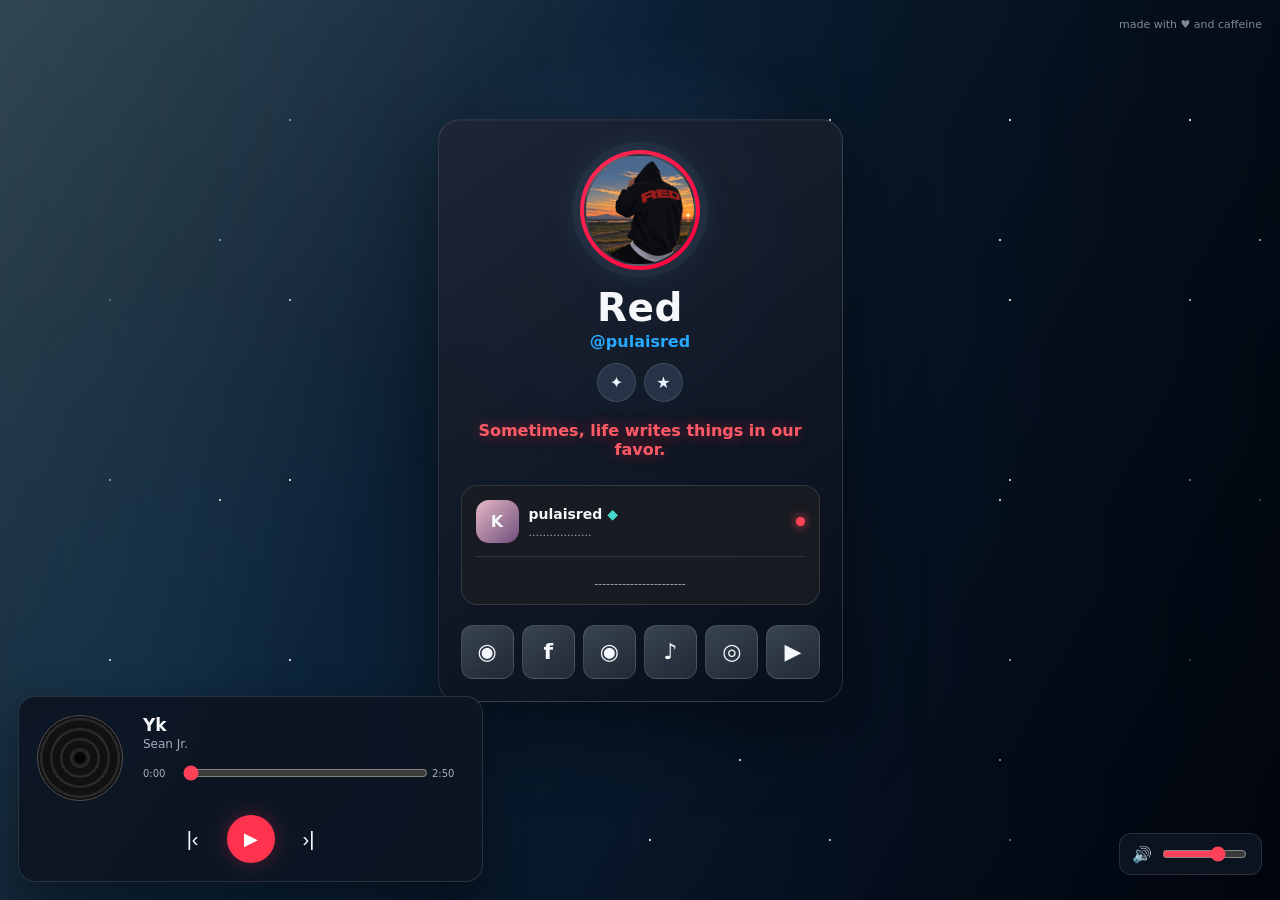
==== index.html @ 5e810b7b "Update index.html" ====
<!doctype html>
<html lang="en">
<head>
  <meta charset="UTF-8" />
  <meta name="viewport" content="width=device-width, initial-scale=1.0" />
  <title>PulaIsRed</title>
  <link rel="stylesheet" href="style.css" />
</head>
<body>
  <div class="stars" aria-hidden="true"></div>

  <main class="page">
    <section class="profile-card">
      <div class="avatar-ring">
    <img src="red.png" alt="Profile Picture" class="avatar">
      </div>

      <h1>Red</h1>
      <p class="handle">@pulaisred</p>

      <div class="badges" aria-label="Profile badges">
        <span>✦</span>
        <span>★</span>
      </div>

      <p class="motto">Sometimes, life writes things in our favor.</p>

      <div class="status-card">
        <div class="status-top">
          <div class="mini-avatar">K</div>
          <div>
            <strong>pulaisred <span class="verified">◆</span></strong>
            <small>..................</small>
          </div>
          <span class="online-dot"></span>
        </div>
        <div class="status-line"></div>
        <p>-----------------------</p>
      </div>

      <nav class="socials" aria-label="Social links">
        <a href="https://discord.com" target="_blank" rel="noreferrer" title="Discord">◉</a>
        <a href="https://www.facebook.com" target="_blank" rel="noreferrer" title="Facebook">f</a>
        <a href="https://open.spotify.com" target="_blank" rel="noreferrer" title="Spotify">◉</a>
        <a href="https://www.tiktok.com" target="_blank" rel="noreferrer" title="TikTok">♪</a>
        <a href="https://www.instagram.com" target="_blank" rel="noreferrer" title="Instagram">◎</a>
        <a href="https://www.youtube.com" target="_blank" rel="noreferrer" title="YouTube">▶</a>
      </nav>
    </section>

    <section class="music-player" aria-label="Music player">
      <div class="record"><span></span></div>
      <div class="track-info">
        <h2>Yk</h2>
        <p>Sean Jr.</p>
        <div class="progress-row">
          <span id="currentTime">0:00</span>
          <input id="progress" type="range" min="0" max="100" value="0" aria-label="Song progress" />
          <span id="duration">0:00</span>
        </div>
      </div>
      <div class="controls">
        <button id="previous" aria-label="Previous track">|‹</button>
        <button id="playButton" class="play" aria-label="Play music">▶</button>
        <button id="next" aria-label="Next track">›|</button>
      </div>
      <audio id="audio" src="ykyk.mp3" preload="auto"></audio>
    </section>
  </main>

  <div class="volume-control">
    <span>🔊</span>
    <input id="volume" type="range" min="0" max="1" step="0.01" value="0.7" aria-label="Volume" />
  </div>

  <footer>made with ♥ and caffeine</footer>
  <script src="script.js"></script>
</body>
</html>
---- style.css ----
:root {
  --bg: #071322;
  --panel: rgba(15, 24, 38, .88);
  --panel-soft: rgba(25, 33, 46, .78);
  --text: #f5f7fb;
  --muted: #a5afbd;
  --accent: #27a9ff;
  --accent-2: #6677ff;
  --border: rgba(255,255,255,.12);
}

* { box-sizing: border-box; }
body {
  margin: 0;
  min-height: 100vh;
  color: var(--text);
  font-family: Inter, ui-sans-serif, system-ui, -apple-system, Segoe UI, sans-serif;
  background:
    radial-gradient(circle at 50% 28%, rgba(71, 119, 161, .30), transparent 24%),
    radial-gradient(circle at 10% 75%, rgba(30, 102, 151, .20), transparent 30%),
    linear-gradient(120deg, #3c5665 0%, #0c2035 38%, #020815 100%);
  overflow-x: hidden;
}

body::before {
  content: "";
  position: fixed;
  inset: 0;
  pointer-events: none;
  background: linear-gradient(90deg, rgba(0,0,0,.18), transparent 50%, rgba(0,0,0,.35));
}

.stars {
  position: fixed;
  inset: 0;
  pointer-events: none;
  opacity: .8;
  background-image:
    radial-gradient(#fff 1px, transparent 1px),
    radial-gradient(#fff 1px, transparent 1px);
  background-size: 180px 180px, 260px 260px;
  background-position: 20px 30px, 90px 110px;
  mask-image: linear-gradient(120deg, transparent 0 8%, #000 30% 70%, transparent 92%);
}

.page {
  min-height: 100vh;
  display: grid;
  place-items: center;
  padding: 46px 18px 125px;
}

.profile-card {
  width: min(100%, 405px);
  padding: 30px 22px 22px;
  text-align: center;
  border: 1px solid var(--border);
  border-radius: 22px;
  background: linear-gradient(145deg, rgba(30, 38, 53, .94), rgba(7, 14, 26, .95));
  box-shadow: 0 28px 80px rgba(0,0,0,.45), inset 0 1px rgba(255,255,255,.04);
  backdrop-filter: blur(14px);
}

.avatar-ring {
  width: 144px;
  height: 144px;
  margin: 0 auto 15px;
  padding: 8px;
  border-radius: 50%;
  background: conic-gradient(from 25deg, #253244, #8ba5bd, #243244, #253244);
  box-shadow: 0 0 0 8px rgba(125, 158, 184, .07), 0 0 35px rgba(95, 152, 202, .18);
}
.avatar {
  height: 100%;
  display: grid;
  place-items: center;
  border-radius: 50%;
  background: radial-gradient(circle at 35% 25%, #5c6b7e, #171f2c 60%, #080e18);
  border: 2px solid rgba(255,255,255,.12);
  font-size: 58px;
  font-weight: 800;
}

h1 { margin: 0; font-size: 39px; letter-spacing: .5px; }
.handle { margin: 2px 0 12px; color: var(--accent); font-weight: 700; }
.badges { display: flex; justify-content: center; gap: 8px; margin-bottom: 19px; }
.badges span { display: grid; place-items: center; width: 39px; height: 39px; border-radius: 50%; background: #263246; border: 1px solid var(--border); color: #eaf5ff; }
.motto { color: #ff5a67; text-shadow: 0 0 14px rgba(255, 50, 70, .5); margin: 0 0 26px; font-weight: 600; }

.status-card { text-align: left; padding: 14px; border-radius: 16px; background: rgba(25, 29, 34, .92); border: 1px solid var(--border); }
.status-top { display: flex; align-items: center; gap: 10px; }
.mini-avatar { width: 43px; height: 43px; display: grid; place-items: center; border-radius: 13px; background: linear-gradient(135deg, #e6b8c5, #6f4e7c); font-weight: 800; }
.status-top strong { font-size: 14px; }
.status-top small { display: block; color: var(--muted); margin-top: 3px; font-size: 11px; }
.verified { color: #48d8cf; }
.online-dot { width: 9px; height: 9px; margin-left: auto; border-radius: 50%; background: #ff4358; box-shadow: 0 0 10px #ff4358; }
.status-line { height: 1px; background: var(--border); margin: 13px 0 20px; }
.status-card p { margin: 0; text-align: center; color: #aeb4c1; font-size: 11px; }

.socials { display: grid; grid-template-columns: repeat(6, 1fr); gap: 8px; margin-top: 20px; }
.socials a { display: grid; place-items: center; aspect-ratio: 1; border-radius: 12px; text-decoration: none; color: #f4f7fb; background: linear-gradient(145deg, #394452, #202935); border: 1px solid rgba(255,255,255,.13); font-weight: 800; font-size: 22px; transition: .2s ease; }
.socials a:hover { transform: translateY(-4px); border-color: var(--accent); box-shadow: 0 0 18px rgba(39,169,255,.2); }

.music-player { position: fixed; left: 18px; bottom: 18px; width: min(465px, calc(100% - 36px)); display: grid; grid-template-columns: 92px 1fr; gap: 14px; padding: 18px; border: 1px solid var(--border); border-radius: 17px; background: rgba(13, 22, 35, .94); box-shadow: 0 18px 45px rgba(0,0,0,.4); backdrop-filter: blur(16px); }
.record { width: 86px; height: 86px; display: grid; place-items: center; border-radius: 50%; background: repeating-radial-gradient(circle, #111 0 7px, #292929 8px 10px); border: 1px solid #505050; }
.record span { width: 16px; height: 16px; border-radius: 50%; border: 2px solid #222; background: #050505; }
.track-info h2 { margin: 0; font-size: 17px; }
.track-info p { margin: 2px 0 12px; color: var(--muted); font-size: 12px; }
.progress-row { display: grid; grid-template-columns: 32px 1fr 32px; align-items: center; gap: 6px; color: var(--muted); font-size: 10px; }
input[type=range] { width: 100%; accent-color: #ff4059; cursor: pointer; }
.controls { grid-column: 1 / -1; display: flex; justify-content: center; align-items: center; gap: 22px; }
button { border: 0; color: #fff; background: transparent; font-size: 20px; cursor: pointer; }
button.play { width: 48px; height: 48px; border-radius: 50%; background: #ff334e; box-shadow: 0 0 20px rgba(255,51,78,.3); font-size: 18px; }
.volume-control { position: fixed; right: 18px; bottom: 25px; display: flex; align-items: center; gap: 8px; padding: 10px 12px; border-radius: 12px; background: rgba(13, 22, 35, .9); border: 1px solid var(--border); }
.volume-control input { width: 85px; }
footer { position: fixed; right: 18px; top: 18px; color: rgba(255,255,255,.5); font-size: 11px; }

@media (max-width: 620px) {
  .page { padding-top: 28px; padding-bottom: 210px; }
  .profile-card { padding: 25px 16px 17px; }
  .music-player { left: 10px; bottom: 10px; width: calc(100% - 20px); }
  .volume-control { right: 10px; bottom: 145px; }
  footer { position: static; text-align: center; padding: 0 0 15px; }
}

.avatar-ring {
    width: 120px;
    height: 120px;
    border-radius: 50%;
    padding: 4px;
    background: linear-gradient(135deg, #ff2d55, #ff003c);
    display: flex;
    align-items: center;
    justify-content: center;
    overflow: hidden;
}

.avatar {
    width: 100%;
    height: 100%;
    border-radius: 50%;
    object-fit: cover;
    object-position: center;
    display: block;
}
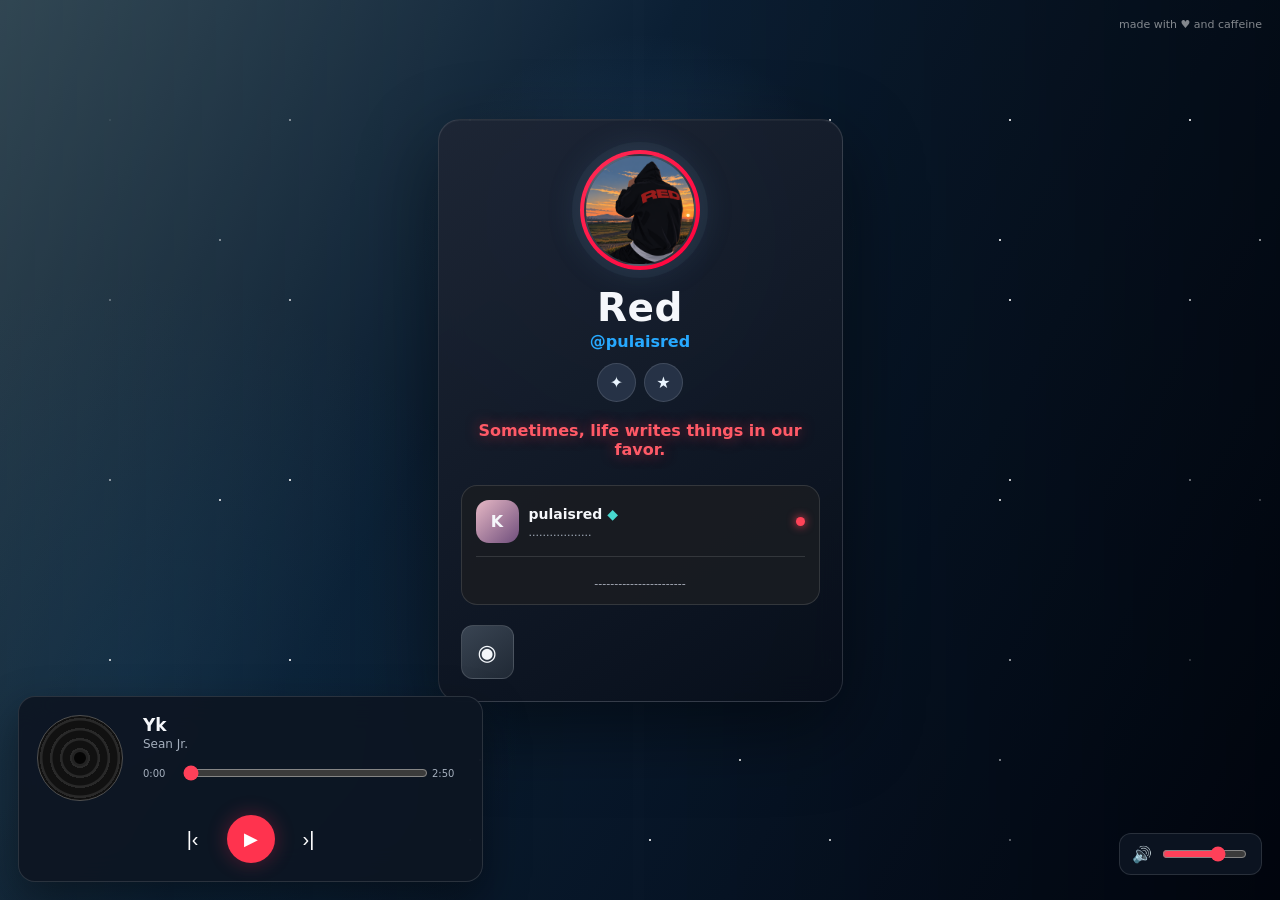
==== commit aeeb9dd7: "Update index.html" ====
--- a/index.html
+++ b/index.html
@@ -40,11 +40,6 @@
 
       <nav class="socials" aria-label="Social links">
         <a href="https://discord.com" target="_blank" rel="noreferrer" title="Discord">◉</a>
-        <a href="https://www.facebook.com" target="_blank" rel="noreferrer" title="Facebook">f</a>
-        <a href="https://open.spotify.com" target="_blank" rel="noreferrer" title="Spotify">◉</a>
-        <a href="https://www.tiktok.com" target="_blank" rel="noreferrer" title="TikTok">♪</a>
-        <a href="https://www.instagram.com" target="_blank" rel="noreferrer" title="Instagram">◎</a>
-        <a href="https://www.youtube.com" target="_blank" rel="noreferrer" title="YouTube">▶</a>
       </nav>
     </section>
 
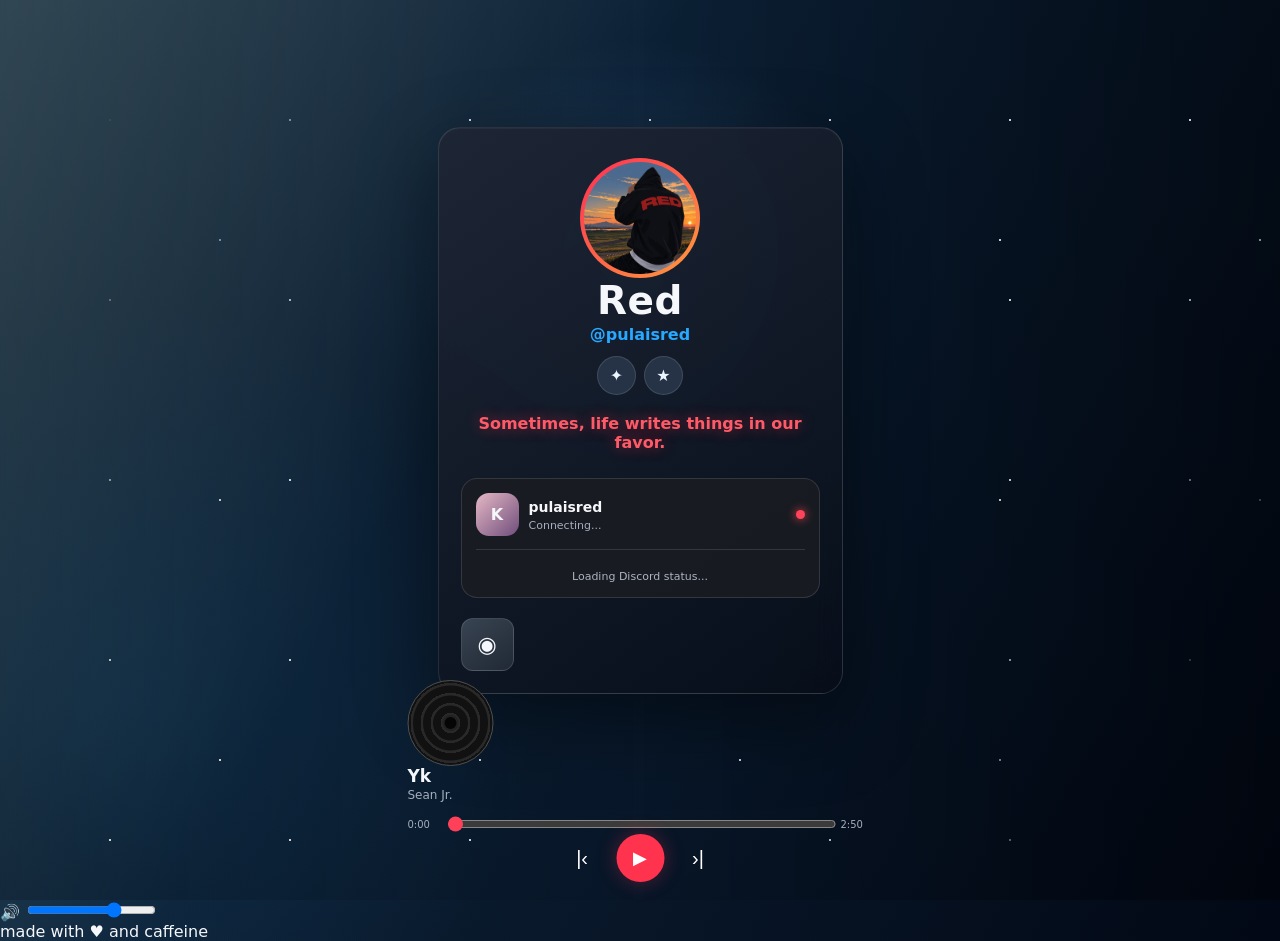
==== commit aa4b54ea: "Update index.html" ====
--- a/index.html
+++ b/index.html
@@ -26,16 +26,21 @@
       <p class="motto">Sometimes, life writes things in our favor.</p>
 
       <div class="status-card">
-        <div class="status-top">
-          <div class="mini-avatar">K</div>
-          <div>
-            <strong>pulaisred <span class="verified">◆</span></strong>
-            <small>..................</small>
-          </div>
-          <span class="online-dot"></span>
-        </div>
-        <div class="status-line"></div>
-        <p>-----------------------</p>
+  <div class="status-top">
+    <div class="mini-avatar">K</div>
+
+    <div>
+      <strong id="discord-name">pulaisred</strong>
+      <small id="discord-activity">Connecting...</small>
+    </div>
+
+    <span id="discord-dot" class="online-dot"></span>
+  </div>
+
+  <div class="status-line"></div>
+
+  <p id="discord-status">Loading Discord status...</p>
+</div>
       </div>
 
       <nav class="socials" aria-label="Social links">
--- a/style.css
+++ b/style.css
@@ -62,23 +62,26 @@
 }
 
 .avatar-ring {
-  width: 144px;
-  height: 144px;
-  margin: 0 auto 15px;
-  padding: 8px;
+  width: 120px;
+  height: 120px;
+  padding: 4px;
   border-radius: 50%;
-  background: conic-gradient(from 25deg, #253244, #8ba5bd, #243244, #253244);
-  box-shadow: 0 0 0 8px rgba(125, 158, 184, .07), 0 0 35px rgba(95, 152, 202, .18);
-}
+  background: linear-gradient(135deg, #ff2d55, #ff9c3c);
+  display: flex;
+  align-items: center;
+  justify-content: center;
+  overflow: hidden;
+  margin: 0 auto;
+  box-sizing: border-box;
+}
+
 .avatar {
+  width: 100%;
   height: 100%;
-  display: grid;
-  place-items: center;
   border-radius: 50%;
-  background: radial-gradient(circle at 35% 25%, #5c6b7e, #171f2c 60%, #080e18);
-  border: 2px solid rgba(255,255,255,.12);
-  font-size: 58px;
-  font-weight: 800;
+  object-fit: cover;
+  object-position: center center;
+  display: block;
 }
 
 h1 { margin: 0; font-size: 39px; letter-spacing: .5px; }
@@ -101,7 +104,12 @@
 .socials a { display: grid; place-items: center; aspect-ratio: 1; border-radius: 12px; text-decoration: none; color: #f4f7fb; background: linear-gradient(145deg, #394452, #202935); border: 1px solid rgba(255,255,255,.13); font-weight: 800; font-size: 22px; transition: .2s ease; }
 .socials a:hover { transform: translateY(-4px); border-color: var(--accent); box-shadow: 0 0 18px rgba(39,169,255,.2); }
 
-.music-player { position: fixed; left: 18px; bottom: 18px; width: min(465px, calc(100% - 36px)); display: grid; grid-template-columns: 92px 1fr; gap: 14px; padding: 18px; border: 1px solid var(--border); border-radius: 17px; background: rgba(13, 22, 35, .94); box-shadow: 0 18px 45px rgba(0,0,0,.4); backdrop-filter: blur(16px); }
+.music-player {
+  position: fixed;
+  left: 50%;
+  transform: translateX(-50%);
+  bottom: 18px;
+  width: min(465px, calc(100% - 36px));
 .record { width: 86px; height: 86px; display: grid; place-items: center; border-radius: 50%; background: repeating-radial-gradient(circle, #111 0 7px, #292929 8px 10px); border: 1px solid #505050; }
 .record span { width: 16px; height: 16px; border-radius: 50%; border: 2px solid #222; background: #050505; }
 .track-info h2 { margin: 0; font-size: 17px; }
@@ -118,7 +126,12 @@
 @media (max-width: 620px) {
   .page { padding-top: 28px; padding-bottom: 210px; }
   .profile-card { padding: 25px 16px 17px; }
-  .music-player { left: 10px; bottom: 10px; width: calc(100% - 20px); }
+  .music-player {
+  left: 50%;
+  transform: translateX(-50%);
+  bottom: 10px;
+  width: calc(100% - 20px);
+}
   .volume-control { right: 10px; bottom: 145px; }
   footer { position: static; text-align: center; padding: 0 0 15px; }
 }
@@ -143,3 +156,60 @@
     object-position: center;
     display: block;
 }
+/* FIX MUSIC PLAYER LAYOUT */
+.music-player {
+  position: fixed;
+  left: 50%;
+  bottom: 18px;
+  transform: translateX(-50%);
+  width: min(465px, calc(100% - 36px));
+  box-sizing: border-box;
+  display: grid;
+  grid-template-columns: 86px 1fr;
+  gap: 14px;
+  padding: 14px;
+  align-items: center;
+}
+
+/* Center record */
+.record {
+  width: 86px;
+  height: 86px;
+  justify-self: center;
+}
+
+/* Track information */
+.track-info {
+  min-width: 0;
+}
+
+/* Controls below */
+.controls {
+  grid-column: 1 / -1;
+  display: flex;
+  justify-content: center;
+  align-items: center;
+  gap: 22px;
+}
+
+/* Mobile */
+@media (max-width: 620px) {
+  .music-player {
+    left: 10px;
+    bottom: 10px;
+    transform: none;
+    width: calc(100% - 20px);
+    grid-template-columns: 70px 1fr;
+    gap: 10px;
+    padding: 12px;
+  }
+
+  .record {
+    width: 70px;
+    height: 70px;
+  }
+
+  .controls {
+    grid-column: 1 / -1;
+  }
+}
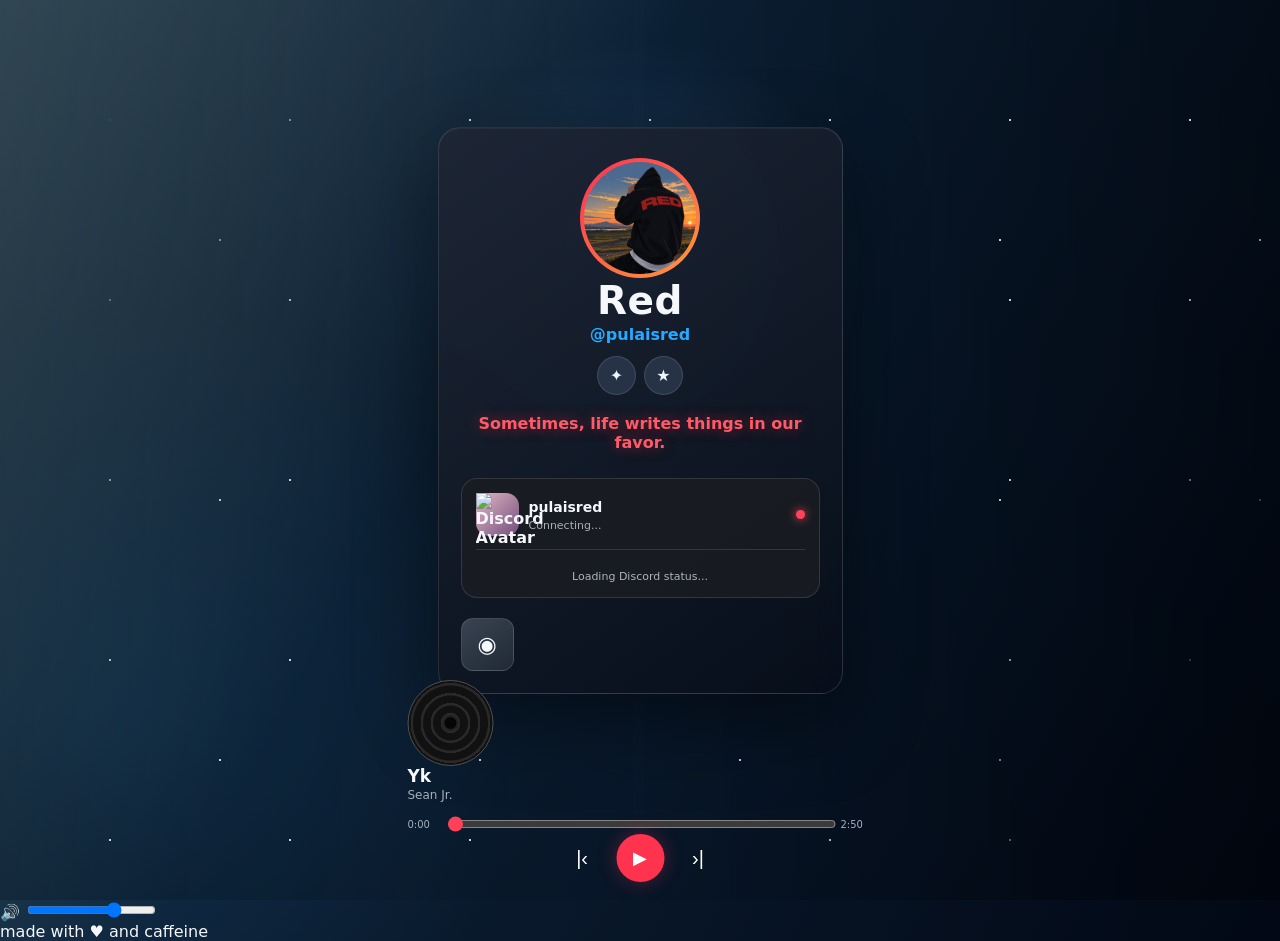
==== commit f4db3212: "Update index.html" ====
--- a/index.html
+++ b/index.html
@@ -27,7 +27,9 @@
 
       <div class="status-card">
   <div class="status-top">
-    <div class="mini-avatar">K</div>
+    <div class="mini-avatar">
+  <img id="discord-avatar" src="" alt="Discord Avatar">
+</div>
 
     <div>
       <strong id="discord-name">pulaisred</strong>
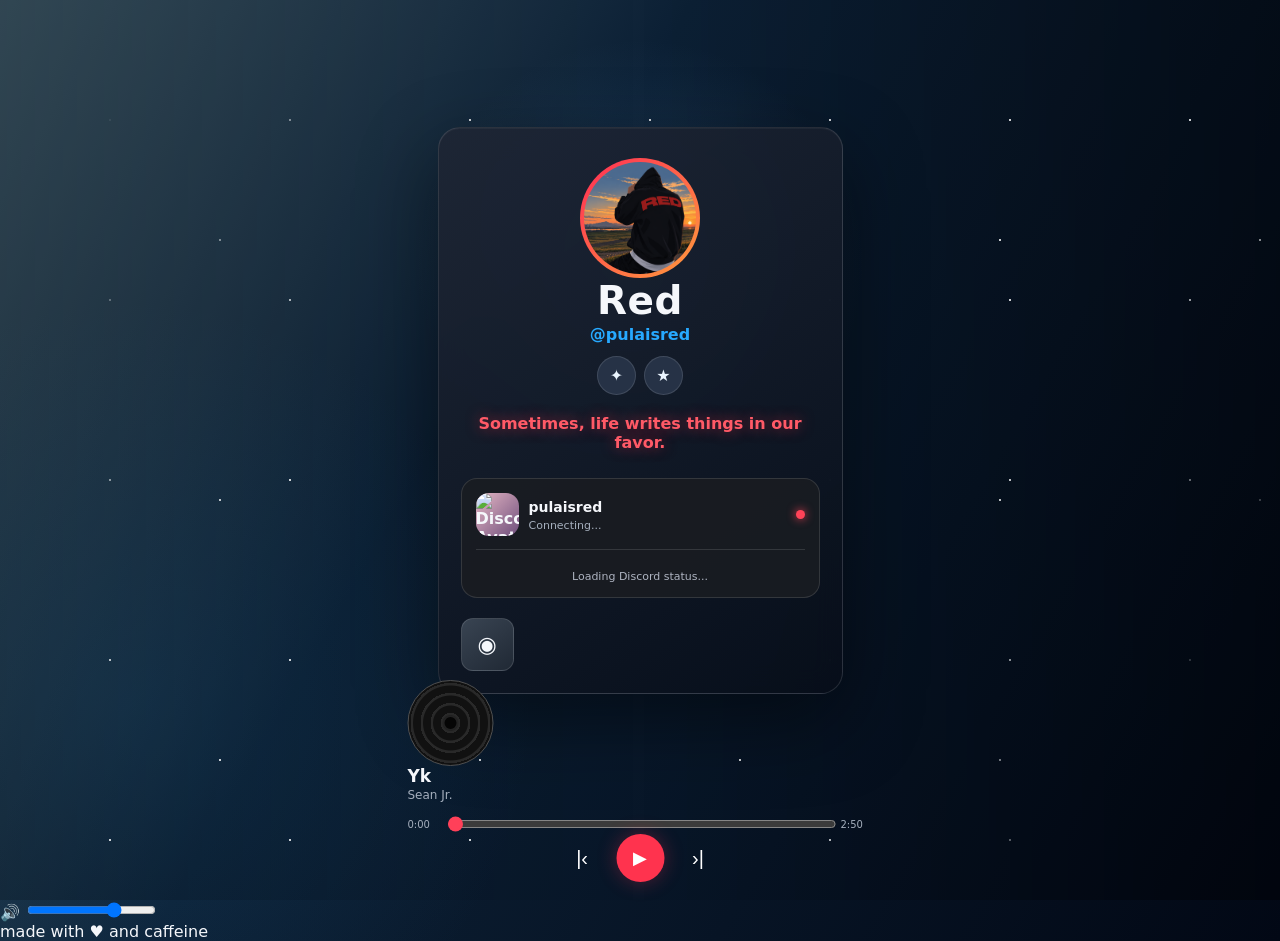
==== commit 6c75d625: "Update index.html" ====
--- a/index.html
+++ b/index.html
@@ -28,7 +28,12 @@
       <div class="status-card">
   <div class="status-top">
     <div class="mini-avatar">
-  <img id="discord-avatar" src="" alt="Discord Avatar">
+ <img
+  id="discord-avatar"
+  src=""
+  alt="Discord Avatar"
+  style="width:43px !important; height:43px !important; max-width:43px !important; max-height:43px !important; object-fit:cover !important; border-radius:13px !important; display:block !important;"
+>
 </div>
 
     <div>
--- a/style.css
+++ b/style.css
@@ -212,4 +212,88 @@
   .controls {
     grid-column: 1 / -1;
   }
-}
+ .mini-avatar {
+  width: 43px !important;
+  height: 43px !important;
+  min-width: 43px;
+  min-height: 43px;
+  border-radius: 13px;
+  overflow: hidden;
+  flex-shrink: 0;
+}
+
+.mini-avatar img {
+  width: 43px !important;
+  height: 43px !important;
+  max-width: 43px !important;
+  max-height: 43px !important;
+  border-radius: 13px;
+  object-fit: cover;
+  display: block;
+}
+  /* Discord avatar - fixed size */
+.status-card .mini-avatar {
+  width: 43px !important;
+  height: 43px !important;
+  min-width: 43px !important;
+  min-height: 43px !important;
+  max-width: 43px !important;
+  max-height: 43px !important;
+  flex: 0 0 43px !important;
+  overflow: hidden !important;
+  border-radius: 13px !important;
+  position: relative;
+}
+
+.status-card .mini-avatar img {
+  width: 100% !important;
+  height: 100% !important;
+  max-width: none !important;
+  max-height: none !important;
+  object-fit: cover !important;
+  display: block !important;
+  border-radius: 13px !important;
+}
+#discord-avatar {
+  width: 43px !important;
+  height: 43px !important;
+  max-width: 43px !important;
+  max-height: 43px !important;
+  min-width: 43px !important;
+  min-height: 43px !important;
+  object-fit: cover !important;
+  border-radius: 13px !important;
+  display: block !important;
+}
+
+.mini-avatar {
+  width: 43px !important;
+  height: 43px !important;
+  max-width: 43px !important;
+  max-height: 43px !important;
+  overflow: hidden !important;
+  flex-shrink: 0 !important;
+}
+  .status-card .mini-avatar {
+  position: relative !important;
+  width: 43px !important;
+  height: 43px !important;
+  min-width: 43px !important;
+  min-height: 43px !important;
+  max-width: 43px !important;
+  max-height: 43px !important;
+  overflow: hidden !important;
+  flex: 0 0 43px !important;
+  border-radius: 13px !important;
+}
+
+.status-card .mini-avatar #discord-avatar {
+  position: absolute !important;
+  inset: 0 !important;
+  width: 43px !important;
+  height: 43px !important;
+  max-width: 43px !important;
+  max-height: 43px !important;
+  object-fit: cover !important;
+  border-radius: 13px !important;
+}
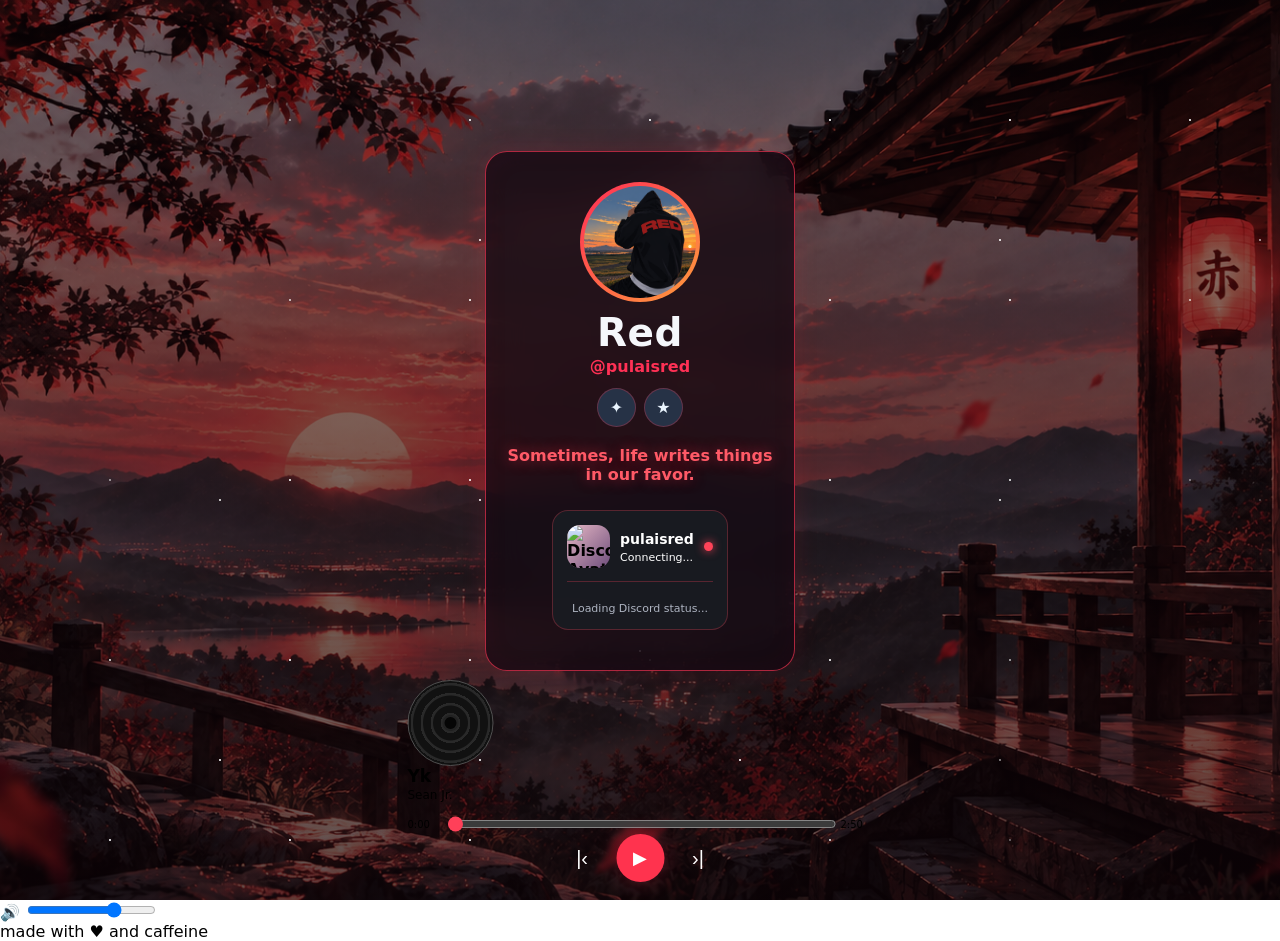
==== commit 32dcd7d5: "Update index.html" ====
--- a/index.html
+++ b/index.html
@@ -51,7 +51,11 @@
       </div>
 
       <nav class="socials" aria-label="Social links">
-        <a href="https://discord.com" target="_blank" rel="noreferrer" title="Discord">◉</a>
+        <a href="https://discord.com" target="_blank" rel="noreferrer" title="Discord">
+  <svg viewBox="0 0 24 24" aria-hidden="true" class="discord-icon">
+    <path fill="currentColor" d="M19.54 0.99A18.55 18.55 0 0 0 14.96 0l-.56 1.15a17.78 17.78 0 0 0-4.8 0L9.04 0a18.6 18.6 0 0 0-4.58.99C1.56 5.27.77 9.44.99 13.55c1.83 1.37 3.61 2.2 5.37 2.75l1.3-1.77c-.72-.27-1.42-.61-2.08-1.03l.51-.39c4.01 1.85 8.36 1.85 12.32 0l.51.39c-.66.42-1.36.76-2.08 1.03l1.3 1.77c1.76-.55 3.54-1.38 5.37-2.75.26-4.76-.8-8.89-3.87-12.56ZM8.76 11.42c-1.18 0-2.15-1.08-2.15-2.4s.95-2.4 2.15-2.4 2.17 1.08 2.15 2.4c0 1.32-.95 2.4-2.15 2.4Zm6.48 0c-1.18 0-2.15-1.08-2.15-2.4s.95-2.4 2.15-2.4 2.17 1.08 2.15 2.4c0 1.32-.95 2.4-2.15 2.4Z"/>
+  </svg>
+</a>
       </nav>
     </section>
 
--- a/style.css
+++ b/style.css
@@ -1,12 +1,7 @@
 :root {
-  --bg: #071322;
-  --panel: rgba(15, 24, 38, .88);
-  --panel-soft: rgba(25, 33, 46, .78);
-  --text: #f5f7fb;
-  --muted: #a5afbd;
-  --accent: #27a9ff;
-  --accent-2: #6677ff;
-  --border: rgba(255,255,255,.12);
+  --accent: #ff3155;
+  --accent-2: #ff647d;
+  --border: rgba(255, 65, 90, 0.28);
 }
 
 * { box-sizing: border-box; }
@@ -14,11 +9,21 @@
   margin: 0;
   min-height: 100vh;
   color: var(--text);
-  font-family: Inter, ui-sans-serif, system-ui, -apple-system, Segoe UI, sans-serif;
+  font-family: Inter, ui-sans-serif, system-ui, sans-serif;
+
   background:
-    radial-gradient(circle at 50% 28%, rgba(71, 119, 161, .30), transparent 24%),
-    radial-gradient(circle at 10% 75%, rgba(30, 102, 151, .20), transparent 30%),
-    linear-gradient(120deg, #3c5665 0%, #0c2035 38%, #020815 100%);
+    linear-gradient(
+      rgba(15, 3, 8, 0.45),
+      rgba(15, 3, 8, 0.65)
+    ),
+    url("background.png");
+
+  background-size: cover;
+  background-position: center;
+  background-repeat: no-repeat;
+  background-attachment: fixed;
+  overflow-x: hidden;
+}
   overflow-x: hidden;
 }
 
@@ -51,14 +56,21 @@
 }
 
 .profile-card {
-  width: min(100%, 405px);
-  padding: 30px 22px 22px;
-  text-align: center;
-  border: 1px solid var(--border);
+  width: 310px;
+  max-width: calc(100vw - 32px);
+  padding: 30px 18px 18px;
+  border: 1px solid rgba(255, 55, 85, 0.65);
   border-radius: 22px;
-  background: linear-gradient(145deg, rgba(30, 38, 53, .94), rgba(7, 14, 26, .95));
-  box-shadow: 0 28px 80px rgba(0,0,0,.45), inset 0 1px rgba(255,255,255,.04);
-  backdrop-filter: blur(14px);
+  background: rgba(20, 10, 18, 0.78);
+  box-shadow:
+    0 0 25px rgba(255, 35, 65, 0.12),
+    inset 0 0 30px rgba(255, 35, 65, 0.04);
+  backdrop-filter: blur(18px);
+
+  display: flex;
+  flex-direction: column;
+  align-items: center;
+  text-align: center;
 }
 
 .avatar-ring {
@@ -84,23 +96,78 @@
   display: block;
 }
 
-h1 { margin: 0; font-size: 39px; letter-spacing: .5px; }
-.handle { margin: 2px 0 12px; color: var(--accent); font-weight: 700; }
-.badges { display: flex; justify-content: center; gap: 8px; margin-bottom: 19px; }
-.badges span { display: grid; place-items: center; width: 39px; height: 39px; border-radius: 50%; background: #263246; border: 1px solid var(--border); color: #eaf5ff; }
-.motto { color: #ff5a67; text-shadow: 0 0 14px rgba(255, 50, 70, .5); margin: 0 0 26px; font-weight: 600; }
+.profile-card h1 {
+  width: 100%;
+  margin: 8px 0 2px;
+  text-align: center;
+  color: #f5f7fb;
+  font-size: 39px;
+  letter-spacing: .5px;
+}
+
+.profile-card .handle {
+  width: 100%;
+  margin: 0 0 12px;
+  text-align: center;
+  color: var(--accent);
+  font-weight: 700;
+}
+
+.profile-card .badges {
+  width: 100%;
+  display: flex;
+  justify-content: center;
+  align-items: center;
+  gap: 8px;
+  margin-bottom: 19px;
+}
+
+.profile-card .badges span {
+  display: grid;
+  place-items: center;
+  width: 39px;
+  height: 39px;
+  border-radius: 50%;
+  background: #263246;
+  border: 1px solid var(--border);
+  color: #eaf5ff;
+}
+
+.profile-card .motto {
+  width: 100%;
+  margin: 0 0 26px;
+  text-align: center;
+  color: #ff5a67;
+  text-shadow: 0 0 14px rgba(255, 50, 70, .5);
+  font-weight: 600;
+}
 
 .status-card { text-align: left; padding: 14px; border-radius: 16px; background: rgba(25, 29, 34, .92); border: 1px solid var(--border); }
 .status-top { display: flex; align-items: center; gap: 10px; }
 .mini-avatar { width: 43px; height: 43px; display: grid; place-items: center; border-radius: 13px; background: linear-gradient(135deg, #e6b8c5, #6f4e7c); font-weight: 800; }
-.status-top strong { font-size: 14px; }
-.status-top small { display: block; color: var(--muted); margin-top: 3px; font-size: 11px; }
+.status-top strong {
+  font-size: 14px;
+  color: #ffffff;
+}
+.status-top small {
+  display: block;
+  color: #ffffff;
+  margin-top: 3px;
+  font-size: 11px;
+}
 .verified { color: #48d8cf; }
 .online-dot { width: 9px; height: 9px; margin-left: auto; border-radius: 50%; background: #ff4358; box-shadow: 0 0 10px #ff4358; }
 .status-line { height: 1px; background: var(--border); margin: 13px 0 20px; }
 .status-card p { margin: 0; text-align: center; color: #aeb4c1; font-size: 11px; }
 
-.socials { display: grid; grid-template-columns: repeat(6, 1fr); gap: 8px; margin-top: 20px; }
+.socials {
+  display: flex;
+  justify-content: center;
+  align-items: center;
+  gap: 8px;
+  margin-top: 20px;
+  width: 100%;
+}
 .socials a { display: grid; place-items: center; aspect-ratio: 1; border-radius: 12px; text-decoration: none; color: #f4f7fb; background: linear-gradient(145deg, #394452, #202935); border: 1px solid rgba(255,255,255,.13); font-weight: 800; font-size: 22px; transition: .2s ease; }
 .socials a:hover { transform: translateY(-4px); border-color: var(--accent); box-shadow: 0 0 18px rgba(39,169,255,.2); }
 
@@ -297,3 +364,105 @@
   object-fit: cover !important;
   border-radius: 13px !important;
 }
+/* FINAL ALIGNMENT FIX */
+
+.profile-card {
+  display: flex;
+  flex-direction: column;
+  align-items: center;
+  text-align: center;
+  position: relative;
+}
+
+.profile-card h1 {
+  margin: 0;
+  color: #f5f7fb;
+  text-align: center;
+}
+
+.profile-card .handle {
+  text-align: center;
+}
+
+.profile-card .badges {
+  display: flex;
+  justify-content: center;
+  align-items: center;
+}
+
+.profile-card .motto {
+  text-align: center;
+  width: 100%;
+}
+
+.profile-card .status-card {
+  width: 100%;
+  text-align: left;
+}
+
+.profile-card .music-player {
+  width: 100%;
+}
+  /* FORCE CENTER PROFILE CONTENT */
+
+.profile-card h1,
+.profile-card .handle,
+.profile-card .badges,
+.profile-card .motto {
+  width: 100% !important;
+  text-align: center !important;
+  align-self: center !important;
+}
+
+.profile-card h1 {
+  color: #f5f7fb !important;
+  margin: 0 !important;
+  position: static !important;
+}
+
+.profile-card .handle {
+  margin: 8px 0 12px !important;
+}
+
+/* FINAL CENTER ALIGNMENT FIX */
+
+.profile-card h1,
+.profile-card .handle,
+.profile-card .badges,
+.profile-card .motto {
+  width: 100% !important;
+  max-width: 100% !important;
+  text-align: center !important;
+  align-self: center !important;
+  margin-left: auto !important;
+  margin-right: auto !important;
+}
+
+.profile-card h1 {
+  margin-top: 0 !important;
+  margin-bottom: 4px !important;
+  color: #f5f7fb !important;
+}
+
+.profile-card .handle {
+  margin-top: 0 !important;
+  margin-bottom: 12px !important;
+}
+
+.profile-card .badges {
+  display: flex !important;
+  justify-content: center !important;
+  align-items: center !important;
+}
+
+.profile-card .motto {
+  margin-top: 16px !important;
+  margin-bottom: 24px !important;
+}
+
+.profile-card .status-card,
+.profile-card .music-player {
+  width: 100% !important;
+  margin-left: auto !important;
+  margin-right: auto !important;
+}
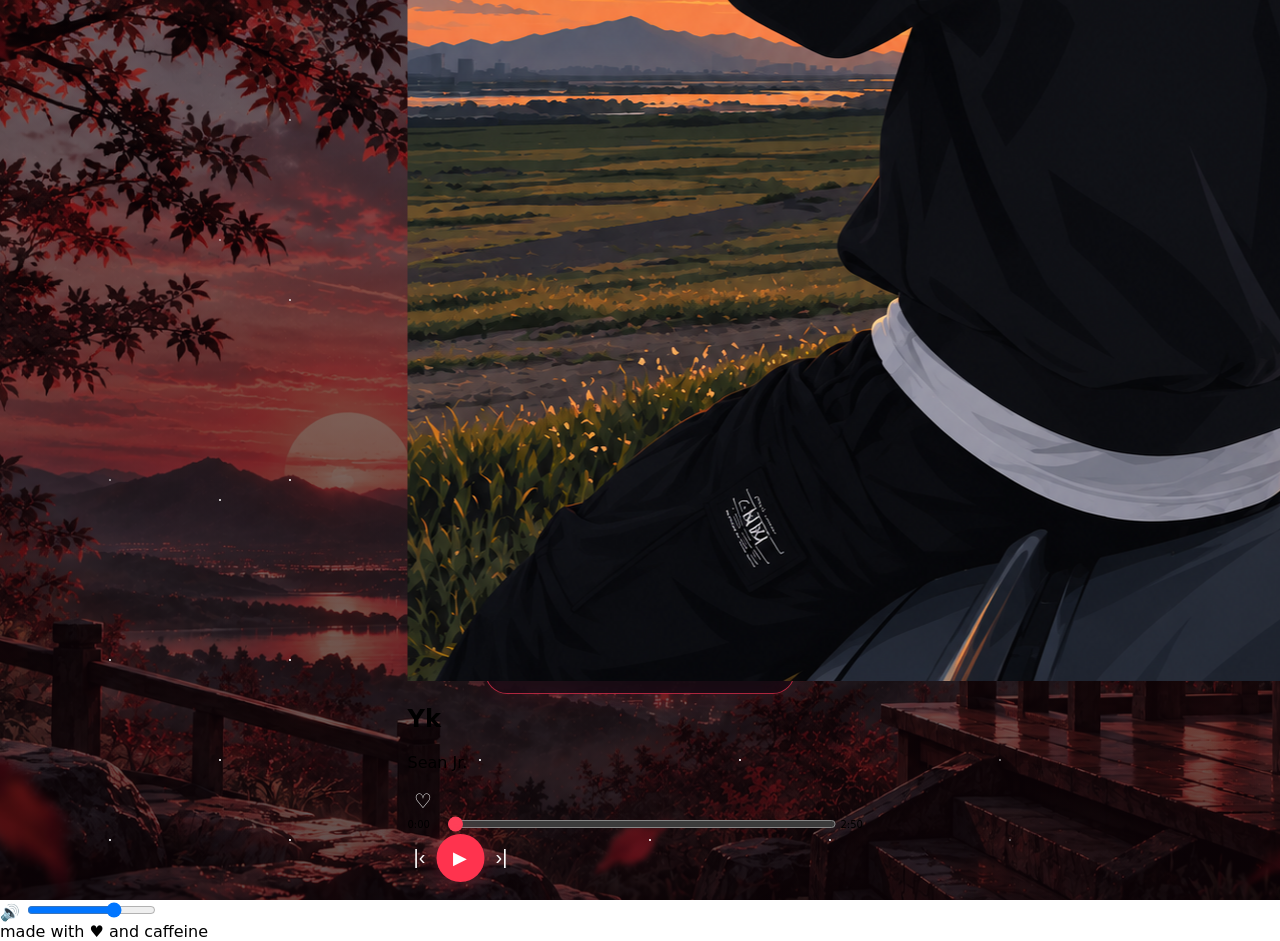
==== commit ef782dfb: "Update index.html" ====
--- a/index.html
+++ b/index.html
@@ -60,23 +60,85 @@
     </section>
 
     <section class="music-player" aria-label="Music player">
-      <div class="record"><span></span></div>
-      <div class="track-info">
+
+  <div class="music-cover">
+    <img src="red.png" alt="Yk album cover">
+  </div>
+
+  <div class="music-main">
+
+    <div class="music-heading">
+      <div>
         <h2>Yk</h2>
         <p>Sean Jr.</p>
-        <div class="progress-row">
-          <span id="currentTime">0:00</span>
-          <input id="progress" type="range" min="0" max="100" value="0" aria-label="Song progress" />
-          <span id="duration">0:00</span>
-        </div>
       </div>
-      <div class="controls">
-        <button id="previous" aria-label="Previous track">|‹</button>
-        <button id="playButton" class="play" aria-label="Play music">▶</button>
-        <button id="next" aria-label="Next track">›|</button>
-      </div>
-      <audio id="audio" src="ykyk.mp3" preload="auto"></audio>
-    </section>
+
+      <button class="music-heart" aria-label="Favorite">♡</button>
+    </div>
+
+    <div class="waveform" aria-hidden="true">
+      <span></span>
+      <span></span>
+      <span></span>
+      <span></span>
+      <span></span>
+      <span></span>
+      <span></span>
+      <span></span>
+      <span></span>
+      <span></span>
+      <span></span>
+      <span></span>
+      <span></span>
+      <span></span>
+      <span></span>
+      <span></span>
+      <span></span>
+      <span></span>
+      <span></span>
+      <span></span>
+    </div>
+
+    <div class="progress-row">
+      <span id="currentTime">0:00</span>
+
+      <input
+        id="progress"
+        type="range"
+        min="0"
+        max="100"
+        value="0"
+        aria-label="Song progress"
+      />
+
+      <span id="duration">0:00</span>
+    </div>
+
+    <div class="music-controls">
+
+      <button id="previous" aria-label="Previous track">
+        |‹
+      </button>
+
+      <button id="playButton" class="play" aria-label="Play music">
+        ▶
+      </button>
+
+      <button id="next" aria-label="Next track">
+        ›|
+      </button>
+
+    </div>
+
+  </div>
+
+  <audio
+    id="audio"
+    src="ykyk.mp3"
+    preload="auto">
+  </audio>
+
+</section>
   </main>
 
   <div class="volume-control">
--- a/style.css
+++ b/style.css
@@ -168,7 +168,27 @@
   margin-top: 20px;
   width: 100%;
 }
-.socials a { display: grid; place-items: center; aspect-ratio: 1; border-radius: 12px; text-decoration: none; color: #f4f7fb; background: linear-gradient(145deg, #394452, #202935); border: 1px solid rgba(255,255,255,.13); font-weight: 800; font-size: 22px; transition: .2s ease; }
+.socials a {
+  width: 48px;
+  height: 48px;
+  display: grid;
+  place-items: center;
+  border-radius: 12px;
+  text-decoration: none;
+  color: #f4f7fb;
+  background: linear-gradient(145deg, #394452, #202935);
+  border: 1px solid rgba(255,255,255,.13);
+  font-weight: 800;
+  font-size: 22px;
+  transition: .2s ease;
+}
+.discord-icon {
+  width: 32px;
+  height: 32px;
+  display: block;
+  color: #ff3155;
+  transform: translateY(4px);
+}
 .socials a:hover { transform: translateY(-4px); border-color: var(--accent); box-shadow: 0 0 18px rgba(39,169,255,.2); }
 
 .music-player {
@@ -466,3 +486,12 @@
   margin-left: auto !important;
   margin-right: auto !important;
 }
+.discord-icon {
+  width: 22px;
+  height: 22px;
+  display: block;
+  color: #ff3155;
+}
+  .socials a:hover .discord-icon {
+  color: #ffffff;
+}
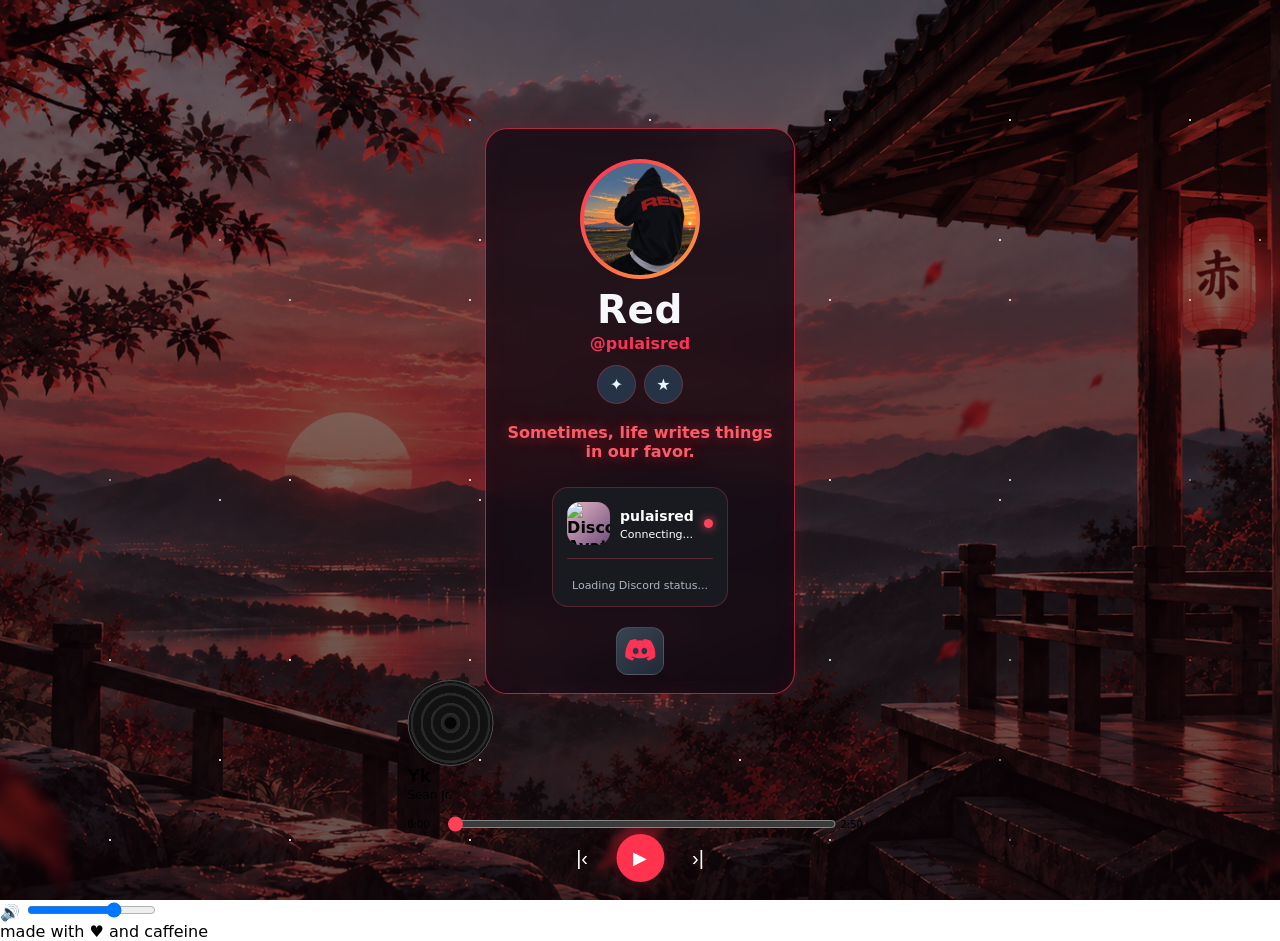
==== commit 1bdbc26f: "Update index.html" ====
--- a/index.html
+++ b/index.html
@@ -60,85 +60,23 @@
     </section>
 
     <section class="music-player" aria-label="Music player">
-
-  <div class="music-cover">
-    <img src="red.png" alt="Yk album cover">
-  </div>
-
-  <div class="music-main">
-
-    <div class="music-heading">
-      <div>
+      <div class="record"><span></span></div>
+      <div class="track-info">
         <h2>Yk</h2>
         <p>Sean Jr.</p>
+        <div class="progress-row">
+          <span id="currentTime">0:00</span>
+          <input id="progress" type="range" min="0" max="100" value="0" aria-label="Song progress" />
+          <span id="duration">0:00</span>
+        </div>
       </div>
-
-      <button class="music-heart" aria-label="Favorite">♡</button>
-    </div>
-
-    <div class="waveform" aria-hidden="true">
-      <span></span>
-      <span></span>
-      <span></span>
-      <span></span>
-      <span></span>
-      <span></span>
-      <span></span>
-      <span></span>
-      <span></span>
-      <span></span>
-      <span></span>
-      <span></span>
-      <span></span>
-      <span></span>
-      <span></span>
-      <span></span>
-      <span></span>
-      <span></span>
-      <span></span>
-      <span></span>
-    </div>
-
-    <div class="progress-row">
-      <span id="currentTime">0:00</span>
-
-      <input
-        id="progress"
-        type="range"
-        min="0"
-        max="100"
-        value="0"
-        aria-label="Song progress"
-      />
-
-      <span id="duration">0:00</span>
-    </div>
-
-    <div class="music-controls">
-
-      <button id="previous" aria-label="Previous track">
-        |‹
-      </button>
-
-      <button id="playButton" class="play" aria-label="Play music">
-        ▶
-      </button>
-
-      <button id="next" aria-label="Next track">
-        ›|
-      </button>
-
-    </div>
-
-  </div>
-
-  <audio
-    id="audio"
-    src="ykyk.mp3"
-    preload="auto">
-  </audio>
-
-</section>
+      <div class="controls">
+        <button id="previous" aria-label="Previous track">|‹</button>
+        <button id="playButton" class="play" aria-label="Play music">▶</button>
+        <button id="next" aria-label="Next track">›|</button>
+      </div>
+      <audio id="audio" src="ykyk.mp3" preload="auto"></audio>
+    </section>
   </main>
 
   <div class="volume-control">
--- a/style.css
+++ b/style.css
@@ -495,3 +495,220 @@
   .socials a:hover .discord-icon {
   color: #ffffff;
 }
+/* ===== NEW MUSIC PLAYER DESIGN ===== */
+
+.music-player {
+  position: fixed !important;
+  left: 50% !important;
+  bottom: 24px !important;
+  transform: translateX(-50%) !important;
+
+  width: min(900px, calc(100% - 40px)) !important;
+  min-height: 210px;
+
+  display: grid !important;
+  grid-template-columns: 180px 1fr !important;
+  gap: 24px !important;
+
+  padding: 22px !important;
+  box-sizing: border-box !important;
+
+  border: 1px solid rgba(255, 49, 85, 0.55) !important;
+  border-radius: 22px !important;
+
+  background:
+    linear-gradient(
+      135deg,
+      rgba(30, 10, 18, 0.92),
+      rgba(12, 8, 14, 0.88)
+    ) !important;
+
+  backdrop-filter: blur(18px) !important;
+  box-shadow:
+    0 0 30px rgba(255, 49, 85, 0.12),
+    inset 0 0 30px rgba(255, 49, 85, 0.03) !important;
+}
+
+/* Album cover */
+
+.music-cover {
+  width: 180px !important;
+  height: 180px !important;
+
+  overflow: hidden !important;
+  border-radius: 18px !important;
+
+  border: 1px solid rgba(255, 49, 85, 0.35) !important;
+  box-shadow: 0 0 20px rgba(255, 49, 85, 0.12) !important;
+}
+
+.music-cover img {
+  width: 100% !important;
+  height: 100% !important;
+
+  display: block !important;
+  object-fit: cover !important;
+}
+
+/* Right side */
+
+.music-main {
+  min-width: 0;
+  display: flex;
+  flex-direction: column;
+  justify-content: center;
+}
+
+/* Song title + heart */
+
+.music-heading {
+  display: flex;
+  align-items: center;
+  justify-content: space-between;
+  gap: 15px;
+}
+
+.music-heading h2 {
+  margin: 0 !important;
+  color: #ffffff !important;
+  font-size: 28px !important;
+}
+
+.music-heading p {
+  margin: 5px 0 0 !important;
+  color: rgba(255,255,255,.55) !important;
+  font-size: 14px !important;
+}
+
+.music-heart {
+  color: #ff3155 !important;
+  font-size: 30px !important;
+}
+
+/* Waveform */
+
+.waveform {
+  height: 55px;
+
+  display: flex;
+  align-items: center;
+  justify-content: center;
+  gap: 5px;
+
+  margin: 18px 0;
+}
+
+.waveform span {
+  width: 4px;
+  height: 18px;
+
+  border-radius: 4px;
+  background: #ff3155;
+
+  box-shadow: 0 0 8px rgba(255,49,85,.35);
+}
+
+.waveform span:nth-child(2),
+.waveform span:nth-child(9),
+.waveform span:nth-child(16) {
+  height: 32px;
+}
+
+.waveform span:nth-child(3),
+.waveform span:nth-child(7),
+.waveform span:nth-child(12),
+.waveform span:nth-child(18) {
+  height: 45px;
+}
+
+.waveform span:nth-child(4),
+.waveform span:nth-child(10),
+.waveform span:nth-child(15) {
+  height: 26px;
+}
+
+/* Progress */
+
+.music-player .progress-row {
+  width: 100% !important;
+  display: grid !important;
+  grid-template-columns: 38px 1fr 38px !important;
+  align-items: center !important;
+  gap: 8px !important;
+}
+
+.music-player .progress-row span {
+  color: rgba(255,255,255,.55);
+}
+
+/* Controls */
+
+.music-controls {
+  display: flex;
+  align-items: center;
+  justify-content: center;
+  gap: 28px;
+
+  margin-top: 18px;
+}
+
+.music-controls button {
+  color: #ffffff;
+  font-size: 22px;
+}
+
+.music-controls .play {
+  width: 58px !important;
+  height: 58px !important;
+
+  border-radius: 50% !important;
+
+  background: #ff3155 !important;
+
+  box-shadow:
+    0 0 20px rgba(255,49,85,.35) !important;
+}
+
+/* Mobile */
+
+@media (max-width: 620px) {
+
+  .music-player {
+    width: calc(100% - 20px) !important;
+    min-height: auto;
+
+    grid-template-columns: 90px 1fr !important;
+    gap: 14px !important;
+
+    padding: 14px !important;
+    bottom: 10px !important;
+  }
+
+  .music-cover {
+    width: 90px !important;
+    height: 90px !important;
+  }
+
+  .music-heading h2 {
+    font-size: 20px !important;
+  }
+
+  .music-heading p {
+    font-size: 12px !important;
+  }
+
+  .waveform {
+    height: 35px;
+    margin: 8px 0;
+  }
+
+  .music-controls {
+    gap: 15px;
+    margin-top: 10px;
+  }
+
+  .music-controls .play {
+    width: 48px !important;
+    height: 48px !important;
+  }
+}
